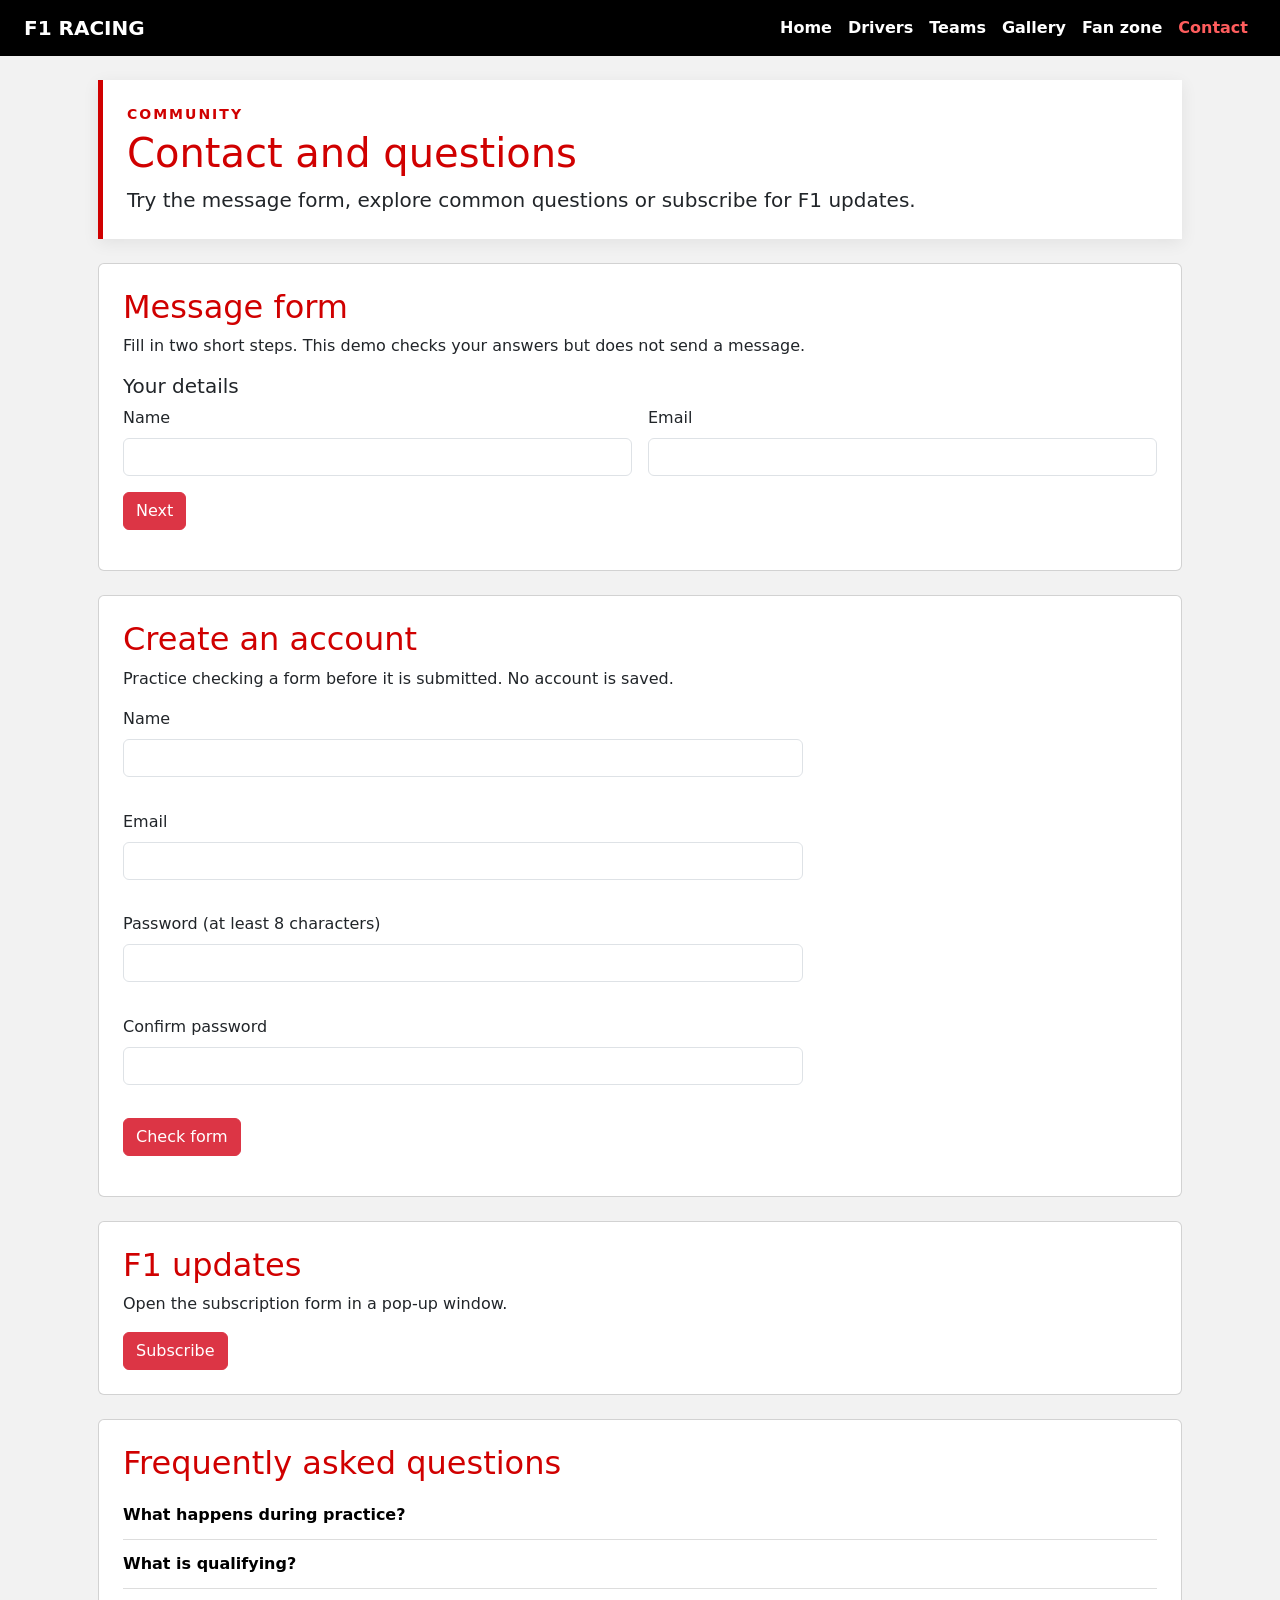
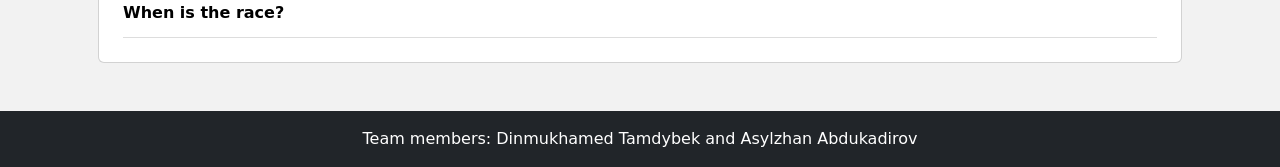
==== contact.html @ 069883fa "Organize F1 site and add interactive fan features" ====
<!DOCTYPE html>
<html lang="en">
<head>
  <meta charset="UTF-8">
  <link rel="icon" href="data:,">
  <meta name="viewport" content="width=device-width, initial-scale=1.0">
  <title>Contact | F1 Racing</title>
  <link href="https://cdn.jsdelivr.net/npm/bootstrap@5.3.8/dist/css/bootstrap.min.css" rel="stylesheet" integrity="sha384-sRIl4kxILFvY47J16cr9ZwB07vP4J8+LH7qKQnuqkuIAvNWLzeN8tE5YBujZqJLB" crossorigin="anonymous">
  <link rel="stylesheet" href="css/style.css">
</head>
<body>
  <header>
    <nav class="navbar navbar-expand-lg bg-black" data-bs-theme="dark" aria-label="Main navigation">
      <div class="container-fluid px-4">
        <a class="navbar-brand fw-bold" href="index.html">F1 RACING</a>
        <button class="navbar-toggler" type="button" data-bs-toggle="collapse" data-bs-target="#navbarNav" aria-controls="navbarNav" aria-expanded="false" aria-label="Toggle navigation">
          <span class="navbar-toggler-icon"></span>
        </button>
        <div class="collapse navbar-collapse" id="navbarNav">
          <ul class="navbar-nav ms-auto main-nav">
            <li class="nav-item"><a class="nav-link fw-bold" href="index.html">Home</a></li>
            <li class="nav-item"><a class="nav-link fw-bold" href="index.html#drivers">Drivers</a></li>
            <li class="nav-item"><a class="nav-link fw-bold" href="teams.html">Teams</a></li>
            <li class="nav-item"><a class="nav-link fw-bold" href="gallery.html">Gallery</a></li>
            <li class="nav-item"><a class="nav-link fw-bold" href="fan-zone.html">Fan zone</a></li>
            <li class="nav-item"><a class="nav-link fw-bold active" aria-current="page" href="contact.html">Contact</a></li>
          </ul>
        </div>
      </div>
    </nav>
  </header>

  <main class="site-main py-4 px-3 px-lg-5">
    <section class="hero p-4 mb-4">
      <p class="eyebrow mb-1">Community</p>
      <h1>Contact and questions</h1>
      <p class="lead mb-0">Try the message form, explore common questions or subscribe for F1 updates.</p>
    </section>

    <section id="contact" class="card mb-4" aria-labelledby="message-heading">
      <div class="card-body p-4">
        <h2 id="message-heading">Message form</h2>
        <p>Fill in two short steps. This demo checks your answers but does not send a message.</p>
        <form id="message-form" novalidate>
          <div class="form-step" data-step="0">
            <h3 class="h5">Your details</h3>
            <div class="row g-3 mb-3">
              <div class="col-md-6">
                <label for="contact-name" class="form-label">Name</label>
                <input id="contact-name" class="form-control" type="text" required>
              </div>
              <div class="col-md-6">
                <label for="contact-email" class="form-label">Email</label>
                <input id="contact-email" class="form-control" type="email" required>
              </div>
            </div>
            <button id="message-next" class="btn btn-danger" type="button">Next</button>
          </div>
          <div class="form-step" data-step="1" hidden>
            <h3 class="h5">Your message</h3>
            <div class="mb-3">
              <label for="contact-colour" class="form-label">Favourite team colour</label>
              <select id="contact-colour" class="form-select" required>
                <option value="">Choose one</option>
                <option value="red">Red</option>
                <option value="blue">Blue</option>
                <option value="silver">Silver</option>
              </select>
            </div>
            <div class="mb-3">
              <label for="contact-message" class="form-label">Message</label>
              <textarea id="contact-message" class="form-control" rows="4" required></textarea>
            </div>
            <button id="message-back" class="btn btn-outline-dark me-2" type="button">Back</button>
            <button class="btn btn-danger" type="submit">Finish</button>
          </div>
          <p id="message-result" class="mt-3 mb-0" aria-live="polite"></p>
        </form>
      </div>
    </section>

    <section class="card mb-4" aria-labelledby="account-heading">
          <div class="card-body p-4">
            <h2 id="account-heading">Create an account</h2>
            <p>Practice checking a form before it is submitted. No account is saved.</p>
            <form id="signup-form" class="form-narrow" novalidate>
              <div class="mb-3">
                <label for="signup-name" class="form-label">Name</label>
                <input id="signup-name" class="form-control" type="text" autocomplete="name">
                <small id="name-error" class="form-error"></small>
              </div>
              <div class="mb-3">
                <label for="signup-email" class="form-label">Email</label>
                <input id="signup-email" class="form-control" type="email" autocomplete="email">
                <small id="email-error" class="form-error"></small>
              </div>
              <div class="mb-3">
                <label for="signup-password" class="form-label">Password (at least 8 characters)</label>
                <input id="signup-password" class="form-control" type="password" autocomplete="new-password">
                <small id="password-error" class="form-error"></small>
              </div>
              <div class="mb-3">
                <label for="signup-confirm" class="form-label">Confirm password</label>
                <input id="signup-confirm" class="form-control" type="password" autocomplete="new-password">
                <small id="confirm-error" class="form-error"></small>
              </div>
              <button class="btn btn-danger" type="submit">Check form</button>
              <p id="signup-result" class="mt-3 mb-0" aria-live="polite"></p>
            </form>
          </div>
    </section>

    <section class="card mb-4" aria-labelledby="subscribe-heading">
          <div class="card-body p-4">
            <h2 id="subscribe-heading">F1 updates</h2>
            <p>Open the subscription form in a pop-up window.</p>
            <button id="subscribe-button" class="btn btn-danger" type="button">Subscribe</button>
          </div>
    </section>

    <section id="faq" class="card mb-4" aria-labelledby="faq-heading">
      <div class="card-body p-4">
        <h2 id="faq-heading">Frequently asked questions</h2>
        <div class="faq-item">
          <button class="faq-question" type="button" aria-expanded="false">What happens during practice?</button>
          <div class="faq-answer" hidden><p>Drivers learn the track and teams test their cars.</p></div>
        </div>
        <div class="faq-item">
          <button class="faq-question" type="button" aria-expanded="false">What is qualifying?</button>
          <div class="faq-answer" hidden><p>Drivers set lap times to decide the starting order.</p></div>
        </div>
        <div class="faq-item">
          <button class="faq-question" type="button" aria-expanded="false">When is the race?</button>
          <div class="faq-answer" hidden><p>The main race is usually on Sunday.</p></div>
        </div>
      </div>
    </section>
  </main>

  <div id="subscribe-popup" class="popup-overlay" hidden>
    <div class="popup-box" role="dialog" aria-modal="true" aria-labelledby="popup-title">
      <button id="close-popup" class="popup-close" type="button" aria-label="Close">&times;</button>
      <h2 id="popup-title" class="h4">Subscribe to F1 updates</h2>
      <form id="subscribe-form">
        <label for="subscribe-email" class="form-label">Email</label>
        <input id="subscribe-email" class="form-control mb-3" type="email" required autocomplete="email">
        <button class="btn btn-danger" type="submit">Subscribe</button>
      </form>
      <p id="subscribe-result" class="mt-3 mb-0" aria-live="polite"></p>
    </div>
  </div>

  <footer class="bg-dark text-white text-center py-3">
    <p class="mb-0">Team members: Dinmukhamed Tamdybek and Asylzhan Abdukadirov</p>
  </footer>
  <script src="https://cdn.jsdelivr.net/npm/bootstrap@5.3.8/dist/js/bootstrap.bundle.min.js" integrity="sha384-FKyoEForCGlyvwx9Hj09JcYn3nv7wiPVlz7YYwJrWVcXK/BmnVDxM+D2scQbITxI" crossorigin="anonymous"></script>
  <script src="js/main.js"></script>
  <script src="js/contact.js"></script>
</body>
</html>
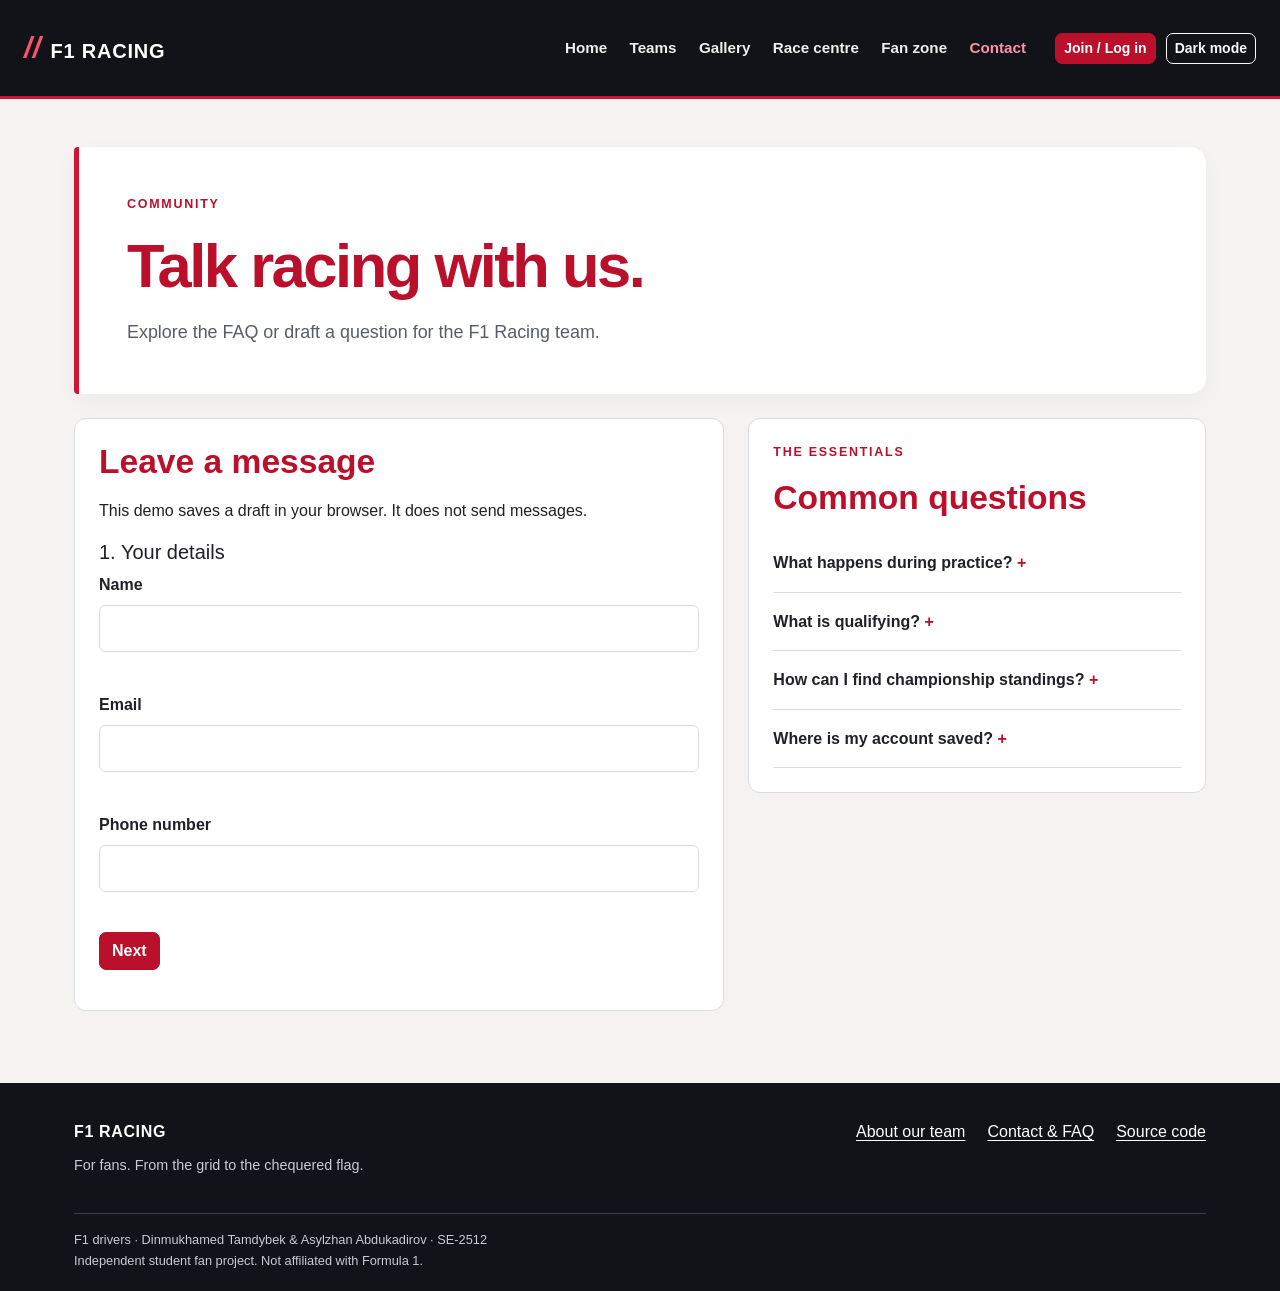
==== commit 2fc273bf: "Complete F1 final project with accounts themes validation and race API" ====
--- a/contact.html
+++ b/contact.html
@@ -1,160 +1,282 @@
 <!DOCTYPE html>
 <html lang="en">
-<head>
-  <meta charset="UTF-8">
-  <link rel="icon" href="data:,">
-  <meta name="viewport" content="width=device-width, initial-scale=1.0">
-  <title>Contact | F1 Racing</title>
-  <link href="https://cdn.jsdelivr.net/npm/bootstrap@5.3.8/dist/css/bootstrap.min.css" rel="stylesheet" integrity="sha384-sRIl4kxILFvY47J16cr9ZwB07vP4J8+LH7qKQnuqkuIAvNWLzeN8tE5YBujZqJLB" crossorigin="anonymous">
-  <link rel="stylesheet" href="css/style.css">
-</head>
-<body>
-  <header>
-    <nav class="navbar navbar-expand-lg bg-black" data-bs-theme="dark" aria-label="Main navigation">
-      <div class="container-fluid px-4">
-        <a class="navbar-brand fw-bold" href="index.html">F1 RACING</a>
-        <button class="navbar-toggler" type="button" data-bs-toggle="collapse" data-bs-target="#navbarNav" aria-controls="navbarNav" aria-expanded="false" aria-label="Toggle navigation">
-          <span class="navbar-toggler-icon"></span>
-        </button>
-        <div class="collapse navbar-collapse" id="navbarNav">
-          <ul class="navbar-nav ms-auto main-nav">
-            <li class="nav-item"><a class="nav-link fw-bold" href="index.html">Home</a></li>
-            <li class="nav-item"><a class="nav-link fw-bold" href="index.html#drivers">Drivers</a></li>
-            <li class="nav-item"><a class="nav-link fw-bold" href="teams.html">Teams</a></li>
-            <li class="nav-item"><a class="nav-link fw-bold" href="gallery.html">Gallery</a></li>
-            <li class="nav-item"><a class="nav-link fw-bold" href="fan-zone.html">Fan zone</a></li>
-            <li class="nav-item"><a class="nav-link fw-bold active" aria-current="page" href="contact.html">Contact</a></li>
-          </ul>
+ <head>
+  <meta charset="utf-8"/>
+  <meta content="width=device-width, initial-scale=1" name="viewport"/>
+  <meta content="F1 Racing: a fan guide to drivers, teams, race weekends and championship standings." name="description"/>
+  <title>
+   Contact | F1 Racing
+  </title>
+  <link href="images/favicon.svg" rel="icon" type="image/svg+xml"/>
+  <script src="js/theme.js">
+  </script>
+  <link href="vendor/bootstrap.min.css" rel="stylesheet"/>
+  <link href="css/paddock.css" rel="stylesheet"/>
+  <link href="css/style.css" rel="stylesheet"/>
+ </head>
+ <body>
+  <a class="skip-link" href="#main-content">
+   Skip to content
+  </a>
+  <div aria-hidden="true" id="scroll-progress">
+  </div>
+  <header class="site-header">
+   <nav aria-label="Main navigation" class="navbar navbar-expand-xl" data-bs-theme="dark">
+    <div class="container-fluid nav-container">
+     <a class="navbar-brand" href="index.html">
+      <span aria-hidden="true" class="brand-mark">
+       //
+      </span>
+      F1 RACING
+     </a>
+     <button aria-controls="navbarNav" aria-expanded="false" aria-label="Toggle navigation" class="navbar-toggler" data-bs-target="#navbarNav" data-bs-toggle="collapse" type="button">
+      <span class="navbar-toggler-icon">
+      </span>
+     </button>
+     <div class="collapse navbar-collapse" id="navbarNav">
+      <ul class="navbar-nav main-nav ms-auto">
+       <li class="nav-item">
+        <a class="nav-link" href="index.html">
+         Home
+        </a>
+       </li>
+       <li class="nav-item">
+        <a class="nav-link" href="teams.html">
+         Teams
+        </a>
+       </li>
+       <li class="nav-item">
+        <a class="nav-link" href="gallery.html">
+         Gallery
+        </a>
+       </li>
+       <li class="nav-item">
+        <a class="nav-link" href="race-centre.html">
+         Race centre
+        </a>
+       </li>
+       <li class="nav-item">
+        <a class="nav-link" href="fan-zone.html">
+         Fan zone
+        </a>
+       </li>
+       <li class="nav-item">
+        <a aria-current="page" class="nav-link active" href="contact.html">
+         Contact
+        </a>
+       </li>
+      </ul>
+      <div class="nav-actions">
+       <a class="btn btn-danger btn-sm" href="account.html" id="account-link">
+        Join / Log in
+       </a>
+       <button aria-pressed="false" class="btn btn-outline-light btn-sm" id="theme-toggle" type="button">
+        Dark mode
+       </button>
+      </div>
+     </div>
+    </div>
+   </nav>
+  </header>
+  <p class="alert alert-warning m-3" hidden="" id="storage-message" role="status">
+   Browser storage is unavailable. Your choices cannot be saved until storage is allowed.
+  </p>
+  <main class="site-main py-4 py-lg-5 px-3 px-lg-4" id="main-content">
+   <section class="hero p-4 p-lg-5 mb-4">
+    <p class="eyebrow">
+     Community
+    </p>
+    <h1>
+     Talk racing with us.
+    </h1>
+    <p class="lead mb-0">
+     Explore the FAQ or draft a question for the F1 Racing team.
+    </p>
+   </section>
+   <div class="row g-4">
+    <div class="col-lg-7">
+     <section class="card">
+      <div class="card-body p-4">
+       <h2>
+        Leave a message
+       </h2>
+       <p>
+        This demo saves a draft in your browser. It does not send messages.
+       </p>
+       <form id="message-form" novalidate="">
+        <div class="form-step">
+         <h3 class="h5">
+          1. Your details
+         </h3>
+         <div class="mb-3">
+          <label class="form-label" for="contact-name">
+           Name
+          </label>
+          <input aria-describedby="contact-name-error" autocomplete="name" class="form-control" data-rule="name" id="contact-name" name="contact-name" type="text"/>
+          <small aria-live="polite" class="form-error" id="contact-name-error">
+          </small>
+         </div>
+         <div class="mb-3">
+          <label class="form-label" for="contact-email">
+           Email
+          </label>
+          <input aria-describedby="contact-email-error" autocomplete="email" class="form-control" data-rule="email" id="contact-email" inputmode="email" name="contact-email" type="text"/>
+          <small aria-live="polite" class="form-error" id="contact-email-error">
+          </small>
+         </div>
+         <div class="mb-3">
+          <label class="form-label" for="contact-phone">
+           Phone number
+          </label>
+          <input aria-describedby="contact-phone-error" autocomplete="tel" class="form-control" data-rule="phone" id="contact-phone" inputmode="tel" name="contact-phone" type="tel"/>
+          <small aria-live="polite" class="form-error" id="contact-phone-error">
+          </small>
+         </div>
+         <button class="btn btn-danger" id="message-next" type="button">
+          Next
+         </button>
         </div>
+        <div class="form-step" hidden="">
+         <h3 class="h5">
+          2. Your question
+         </h3>
+         <div class="mb-3">
+          <label class="form-label" for="contact-topic">
+           Topic
+          </label>
+          <select aria-describedby="contact-topic-error" class="form-select" data-rule="required" id="contact-topic">
+           <option value="">
+            Choose one
+           </option>
+           <option>
+            Drivers
+           </option>
+           <option>
+            Teams
+           </option>
+           <option>
+            Race weekends
+           </option>
+           <option>
+            Website feedback
+           </option>
+          </select>
+          <small aria-live="polite" class="form-error" id="contact-topic-error">
+          </small>
+         </div>
+         <div class="mb-3">
+          <label class="form-label" for="contact-message">
+           Message
+          </label>
+          <textarea aria-describedby="contact-message-error" class="form-control" data-rule="message" id="contact-message" rows="5"></textarea>
+          <small aria-live="polite" class="form-error" id="contact-message-error">
+          </small>
+         </div>
+         <button class="btn btn-outline-dark me-2" id="message-back" type="button">
+          Back
+         </button>
+         <button class="btn btn-danger" type="submit">
+          <span aria-hidden="true" class="spinner-border spinner-border-sm">
+          </span>
+          <span class="submit-label">
+           Save message
+          </span>
+         </button>
+        </div>
+        <p class="mt-3 mb-0" id="message-result" role="status">
+        </p>
+       </form>
       </div>
-    </nav>
-  </header>
-
-  <main class="site-main py-4 px-3 px-lg-5">
-    <section class="hero p-4 mb-4">
-      <p class="eyebrow mb-1">Community</p>
-      <h1>Contact and questions</h1>
-      <p class="lead mb-0">Try the message form, explore common questions or subscribe for F1 updates.</p>
-    </section>
-
-    <section id="contact" class="card mb-4" aria-labelledby="message-heading">
+     </section>
+    </div>
+    <div class="col-lg-5">
+     <section class="card">
       <div class="card-body p-4">
-        <h2 id="message-heading">Message form</h2>
-        <p>Fill in two short steps. This demo checks your answers but does not send a message.</p>
-        <form id="message-form" novalidate>
-          <div class="form-step" data-step="0">
-            <h3 class="h5">Your details</h3>
-            <div class="row g-3 mb-3">
-              <div class="col-md-6">
-                <label for="contact-name" class="form-label">Name</label>
-                <input id="contact-name" class="form-control" type="text" required>
-              </div>
-              <div class="col-md-6">
-                <label for="contact-email" class="form-label">Email</label>
-                <input id="contact-email" class="form-control" type="email" required>
-              </div>
-            </div>
-            <button id="message-next" class="btn btn-danger" type="button">Next</button>
-          </div>
-          <div class="form-step" data-step="1" hidden>
-            <h3 class="h5">Your message</h3>
-            <div class="mb-3">
-              <label for="contact-colour" class="form-label">Favourite team colour</label>
-              <select id="contact-colour" class="form-select" required>
-                <option value="">Choose one</option>
-                <option value="red">Red</option>
-                <option value="blue">Blue</option>
-                <option value="silver">Silver</option>
-              </select>
-            </div>
-            <div class="mb-3">
-              <label for="contact-message" class="form-label">Message</label>
-              <textarea id="contact-message" class="form-control" rows="4" required></textarea>
-            </div>
-            <button id="message-back" class="btn btn-outline-dark me-2" type="button">Back</button>
-            <button class="btn btn-danger" type="submit">Finish</button>
-          </div>
-          <p id="message-result" class="mt-3 mb-0" aria-live="polite"></p>
-        </form>
+       <p class="eyebrow">
+        The essentials
+       </p>
+       <h2 id="faq">
+        Common questions
+       </h2>
+       <button aria-expanded="false" class="faq-question" type="button">
+        What happens during practice?
+       </button>
+       <div class="faq-answer" hidden="">
+        <p>
+         Drivers learn the track and teams test their cars.
+        </p>
+       </div>
+       <button aria-expanded="false" class="faq-question" type="button">
+        What is qualifying?
+       </button>
+       <div class="faq-answer" hidden="">
+        <p>
+         Drivers set lap times to decide the starting order.
+        </p>
+       </div>
+       <button aria-expanded="false" class="faq-question" type="button">
+        How can I find championship standings?
+       </button>
+       <div class="faq-answer" hidden="">
+        <p>
+         Open Race centre and choose an archived season to load its championship table.
+        </p>
+       </div>
+       <button aria-expanded="false" class="faq-question" type="button">
+        Where is my account saved?
+       </button>
+       <div class="faq-answer" hidden="">
+        <p>
+         This demonstration stores your profile in this browser. It is not a real online membership.
+        </p>
+       </div>
       </div>
-    </section>
-
-    <section class="card mb-4" aria-labelledby="account-heading">
-          <div class="card-body p-4">
-            <h2 id="account-heading">Create an account</h2>
-            <p>Practice checking a form before it is submitted. No account is saved.</p>
-            <form id="signup-form" class="form-narrow" novalidate>
-              <div class="mb-3">
-                <label for="signup-name" class="form-label">Name</label>
-                <input id="signup-name" class="form-control" type="text" autocomplete="name">
-                <small id="name-error" class="form-error"></small>
-              </div>
-              <div class="mb-3">
-                <label for="signup-email" class="form-label">Email</label>
-                <input id="signup-email" class="form-control" type="email" autocomplete="email">
-                <small id="email-error" class="form-error"></small>
-              </div>
-              <div class="mb-3">
-                <label for="signup-password" class="form-label">Password (at least 8 characters)</label>
-                <input id="signup-password" class="form-control" type="password" autocomplete="new-password">
-                <small id="password-error" class="form-error"></small>
-              </div>
-              <div class="mb-3">
-                <label for="signup-confirm" class="form-label">Confirm password</label>
-                <input id="signup-confirm" class="form-control" type="password" autocomplete="new-password">
-                <small id="confirm-error" class="form-error"></small>
-              </div>
-              <button class="btn btn-danger" type="submit">Check form</button>
-              <p id="signup-result" class="mt-3 mb-0" aria-live="polite"></p>
-            </form>
-          </div>
-    </section>
-
-    <section class="card mb-4" aria-labelledby="subscribe-heading">
-          <div class="card-body p-4">
-            <h2 id="subscribe-heading">F1 updates</h2>
-            <p>Open the subscription form in a pop-up window.</p>
-            <button id="subscribe-button" class="btn btn-danger" type="button">Subscribe</button>
-          </div>
-    </section>
-
-    <section id="faq" class="card mb-4" aria-labelledby="faq-heading">
-      <div class="card-body p-4">
-        <h2 id="faq-heading">Frequently asked questions</h2>
-        <div class="faq-item">
-          <button class="faq-question" type="button" aria-expanded="false">What happens during practice?</button>
-          <div class="faq-answer" hidden><p>Drivers learn the track and teams test their cars.</p></div>
-        </div>
-        <div class="faq-item">
-          <button class="faq-question" type="button" aria-expanded="false">What is qualifying?</button>
-          <div class="faq-answer" hidden><p>Drivers set lap times to decide the starting order.</p></div>
-        </div>
-        <div class="faq-item">
-          <button class="faq-question" type="button" aria-expanded="false">When is the race?</button>
-          <div class="faq-answer" hidden><p>The main race is usually on Sunday.</p></div>
-        </div>
-      </div>
-    </section>
+     </section>
+    </div>
+   </div>
+   <div id="race-toast" role="status">
+    Your message draft has been saved.
+   </div>
   </main>
-
-  <div id="subscribe-popup" class="popup-overlay" hidden>
-    <div class="popup-box" role="dialog" aria-modal="true" aria-labelledby="popup-title">
-      <button id="close-popup" class="popup-close" type="button" aria-label="Close">&times;</button>
-      <h2 id="popup-title" class="h4">Subscribe to F1 updates</h2>
-      <form id="subscribe-form">
-        <label for="subscribe-email" class="form-label">Email</label>
-        <input id="subscribe-email" class="form-control mb-3" type="email" required autocomplete="email">
-        <button class="btn btn-danger" type="submit">Subscribe</button>
-      </form>
-      <p id="subscribe-result" class="mt-3 mb-0" aria-live="polite"></p>
-    </div>
-  </div>
-
-  <footer class="bg-dark text-white text-center py-3">
-    <p class="mb-0">Team members: Dinmukhamed Tamdybek and Asylzhan Abdukadirov</p>
+  <footer class="site-footer">
+   <div class="footer-inner">
+    <div>
+     <a class="footer-brand" href="index.html">
+      F1 RACING
+     </a>
+     <p>
+      For fans. From the grid to the chequered flag.
+     </p>
+    </div>
+    <div class="footer-links">
+     <a href="about.html">
+      About our team
+     </a>
+     <a href="contact.html">
+      Contact &amp; FAQ
+     </a>
+     <a href="https://github.com/Gdlllm/Assignment3WEB">
+      Source code
+     </a>
+    </div>
+   </div>
+   <p class="team-credit">
+    F1 drivers · Dinmukhamed Tamdybek &amp; Asylzhan Abdukadirov · SE-2512
+    <br/>
+    Independent student fan project. Not affiliated with Formula 1.
+   </p>
   </footer>
-  <script src="https://cdn.jsdelivr.net/npm/bootstrap@5.3.8/dist/js/bootstrap.bundle.min.js" integrity="sha384-FKyoEForCGlyvwx9Hj09JcYn3nv7wiPVlz7YYwJrWVcXK/BmnVDxM+D2scQbITxI" crossorigin="anonymous"></script>
-  <script src="js/main.js"></script>
-  <script src="js/contact.js"></script>
-</body>
+  <script src="vendor/jquery-4.0.0.min.js">
+  </script>
+  <script src="vendor/bootstrap.bundle.min.js">
+  </script>
+  <script src="js/main.js">
+  </script>
+  <script src="js/script.js">
+  </script>
+  <script src="js/validation.js">
+  </script>
+  <script src="js/contact.js">
+  </script>
+ </body>
 </html>
--- a/css/paddock.css
+++ b/css/paddock.css
@@ -0,0 +1,44 @@
+#scroll-progress {
+  position: fixed;
+  inset: 0 0 auto;
+  height: 5px;
+  z-index: 1100;
+  pointer-events: none;
+  background: linear-gradient(90deg, #ed0531, #ff792f, #ffc933);
+  transform: scaleX(0);
+  transform-origin: left;
+}
+.driver-search { max-width: 36rem; position: relative; }
+#driver-suggestions:not(:empty) { display: block; top: 100%; }
+.driver-grid { display: grid; gap: 1rem; }
+@media (min-width: 768px) {
+  .driver-grid { grid-template-columns: repeat(3, 1fr); }
+}
+.driver-card mark { background: #ffe096; padding: 0; }
+.race-stats, .copy-panel {
+  display: flex;
+  align-items: center;
+  flex-wrap: wrap;
+  gap: 1rem 2rem;
+  padding: 1rem 1.25rem;
+}
+.race-stats { background: #191d24; color: white; border-left: 5px solid #dc3545; }
+.race-stats strong { display: block; font: bold 2rem/1.2 system-ui; font-variant-numeric: tabular-nums; }
+.race-stats span { font-size: .9rem; color: #dde0e6; }
+.copy-panel { background: white; border: 1px solid #d3d7de; position: relative; }
+#copy-tip:not(:empty), #race-toast {
+  background: #191d24;
+  color: white;
+  padding: .5rem .85rem;
+  border-radius: .35rem;
+}
+#race-toast {
+  display: none;
+  position: fixed;
+  bottom: 1.25rem;
+  right: 1.25rem;
+  z-index: 1050;
+  border-left: 4px solid #ff9240;
+}
+img[data-src]:not([src]) { background-color: #e2e4e7; color: transparent; }
+#message-form:not([aria-busy="true"]) .spinner-border { display: none; }
--- a/css/style.css
+++ b/css/style.css
@@ -0,0 +1,93 @@
+/* Shared colours keep every page consistent in both modes. */
+:root { --page:#f4f3f1; --panel:#fff; --ink:#202128; --muted:#575c67; --line:#d9dce1; --accent:#ba102b; --soft:#eeece9; }
+[data-bs-theme="dark"] { --page:#14161b; --panel:#20232b; --ink:#f0f1f4; --muted:#b8bfcd; --line:#444a57; --accent:#ff8798; --soft:#2b303a; }
+body { background:var(--page); color:var(--ink); font-family:Arial,Helvetica,sans-serif; line-height:1.6; transition:background-color .2s,color .2s; }
+[hidden] { display:none !important; }
+a { color:var(--accent); text-underline-offset:3px; }
+a:hover { color:var(--ink); }
+img { max-width:100%; }
+h1,h2,h3 { color:var(--accent); font-weight:750; line-height:1.15; }
+h1 { font-size:clamp(2.2rem,4.8vw,4rem); letter-spacing:-.04em; margin-bottom:1rem; }
+h2 { font-size:clamp(1.55rem,3vw,2.1rem); margin-bottom:1rem; }
+h3 { font-size:1.35rem; }
+.site-main { max-width:1180px; margin:auto; min-height:65vh; }
+.site-main > section { margin-bottom:2rem; }
+.site-header { background:#111318; border-bottom:3px solid #cf1435; }
+.nav-container { max-width:1380px; padding:12px 24px; }
+.navbar-brand,.footer-brand { font-weight:800; letter-spacing:.04em; text-decoration:none; color:#fff; }
+.brand-mark { color:#ff526e; font-size:1.8rem; font-style:italic; }
+.navbar .nav-link { color:#eee; padding:.6rem .7rem !important; font-size:.95rem; font-weight:600; }
+.navbar .nav-link:hover,.navbar .nav-link.active { color:#ff92a4; }
+.nav-actions { display:flex; gap:10px; margin-left:18px; flex-wrap:wrap; }
+.navbar .btn { white-space:nowrap; }
+.skip-link { position:absolute; left:12px; top:-100px; z-index:3000; padding:12px; background:var(--panel); }
+.skip-link:focus { top:8px; }
+:focus-visible { outline:3px solid var(--accent); outline-offset:3px; }
+.hero { background:var(--panel); border-left:5px solid #cf1435; border-radius:4px 16px 16px 4px; box-shadow:0 8px 26px #00000008; }
+.hero img { width:100%; height:330px; object-fit:cover; object-position:center 20%; }
+.eyebrow { color:var(--accent); font-size:.78rem; font-weight:750; letter-spacing:.14em; text-transform:uppercase; }
+.lead { font-size:1.12rem; color:var(--muted); max-width:65ch; }
+.card,.team-card { background:var(--panel); color:var(--ink); border:1px solid var(--line); border-radius:12px; overflow:hidden; }
+.card-body { padding:1.4rem; }
+.card-img-top { height:240px; object-fit:cover; object-position:center 20%; }
+.card-title { color:var(--ink); font-weight:700; }
+.driver-card { transition:transform .2s,box-shadow .2s; }
+.driver-card:hover { transform:translateY(-4px); box-shadow:0 12px 22px #0002; }
+.btn { border-radius:7px; font-weight:650; transition:background .18s,transform .18s,box-shadow .18s; }
+.btn:hover { transform:translateY(-2px); box-shadow:0 4px 10px #0002; }
+.btn-danger { --bs-btn-bg:#ba102b; --bs-btn-border-color:#ba102b; --bs-btn-hover-bg:#960d23; --bs-btn-hover-border-color:#960d23; --bs-btn-active-bg:#960d23; }
+.btn-outline-danger { --bs-btn-color:var(--accent); --bs-btn-border-color:var(--accent); --bs-btn-hover-bg:#ba102b; --bs-btn-hover-border-color:#ba102b; --bs-btn-active-bg:#ba102b; }
+.btn-outline-dark { --bs-btn-color:var(--ink); --bs-btn-border-color:var(--muted); --bs-btn-hover-bg:var(--ink); --bs-btn-hover-color:var(--panel); --bs-btn-active-bg:var(--ink); --bs-btn-active-color:var(--panel); }
+.weekend-box { background:var(--panel); border-left:4px solid #cf1435; border-radius:5px; }
+.fact { background:var(--soft); border-radius:5px; }
+.fact strong { display:block; color:var(--accent); }
+.photo { height:220px; object-fit:cover; object-position:center 20%; }
+.featured-photo { display:block; width:100%; height:420px; object-fit:contain; background:#111; }
+.gallery-thumbs { display:grid; grid-template-columns:repeat(4,1fr); gap:10px; }
+.gallery-thumb { padding:3px; border:3px solid transparent; border-radius:6px; background:var(--panel); }
+.gallery-thumb.selected,.gallery-thumb:focus-visible { border-color:var(--accent); }
+.gallery-thumb img { width:100%; height:95px; object-fit:cover; }
+.team-cards { display:grid; grid-template-columns:repeat(3,1fr); gap:24px; }
+.team-card img { width:100%; height:240px; object-fit:cover; object-position:center 20%; }
+.team-card-body { padding:24px; }
+.team-link { font-weight:700; }
+.race-lights { display:flex; flex-wrap:wrap; gap:12px; }
+.race-lights span { width:44px; height:44px; border-radius:50%; background:#4a1414; box-shadow:inset 0 0 8px #111; border:1px solid #a45454; }
+.race-lights.running span { animation:light-up .8s ease-in-out; }
+.race-lights.running span:nth-child(2) { animation-delay:.1s; }
+.race-lights.running span:nth-child(3) { animation-delay:.2s; }
+.race-lights.running span:nth-child(4) { animation-delay:.3s; }
+.race-lights.running span:nth-child(5) { animation-delay:.4s; }
+@keyframes light-up { 0%,100% { background:#4a1414; transform:scale(1); } 50% { background:#ff2020; transform:scale(1.1); } }
+.rating-star { border:0; background:transparent; color:var(--muted); font-size:40px; line-height:1; }
+.rating-star.selected { color:var(--accent); }
+.form-label { font-weight:600; }
+.form-control,.form-select { background-color:var(--panel); color:var(--ink); border-color:var(--line); padding:.65rem .8rem; }
+.form-control:focus,.form-select:focus { background:var(--panel); color:var(--ink); border-color:var(--accent); box-shadow:0 0 0 .2rem #bd103022; }
+.form-error { display:block; min-height:1.4em; color:var(--accent); font-size:.88rem; margin-top:4px; }
+[aria-invalid="true"] { border-color:var(--accent); }
+.notice { border-left:4px solid var(--accent); padding:12px 18px; background:var(--panel); }
+.faq-question { width:100%; padding:16px 0; border:0; border-bottom:1px solid var(--line); background:transparent; color:var(--ink); text-align:left; font-weight:650; }
+.faq-question::after { content:' +'; color:var(--accent); }
+.faq-question[aria-expanded="true"]::after { content:' -'; }
+.faq-answer p { margin:14px 0; }
+.profile-details { display:grid; grid-template-columns:180px 1fr; gap:12px; margin:24px 0; }
+.profile-details dd { margin:0; overflow-wrap:anywhere; }
+.account-photo,.about-photo { width:100%; height:340px; object-fit:cover; }
+.copy-panel { background:var(--panel); border-color:var(--line); border-radius:10px; }
+.driver-card mark { background:#ffe096; color:#242424; }
+.race-stats { border-radius:10px; }
+.dropdown-menu { max-height:260px; overflow:auto; }
+#race-toast { max-width:calc(100vw - 32px); }
+.table-responsive { border-radius:8px; }
+#standings-table .table { min-width:560px; }
+.site-footer { background:#111318; color:#c7cbd2; padding:36px 24px 20px; margin-top:24px; }
+.footer-inner { max-width:1132px; margin:auto; display:flex; justify-content:space-between; gap:24px; }
+.footer-inner p { font-size:.9rem; margin-top:10px; }
+.footer-links { display:flex; flex-wrap:wrap; gap:22px; align-items:start; }
+.site-footer a { color:#fff; }
+.site-footer a:hover { color:#ff92a4; }
+.team-credit { max-width:1132px; margin:20px auto 0; border-top:1px solid #393d46; padding-top:16px; font-size:.8rem; }
+@media (max-width:1199px) { .nav-actions { margin:12px 0 8px; } }
+@media (max-width:767px) { .team-cards { grid-template-columns:1fr; } .hero img { height:250px; } .featured-photo { height:280px; } .gallery-thumb img { height:65px; } .footer-inner { flex-direction:column; } .profile-details { grid-template-columns:1fr; gap:4px; } .profile-details dd { margin-bottom:12px; } .nav-container { padding:8px 16px; } }
+@media (prefers-reduced-motion:reduce) { *,*::before,*::after { animation:none !important; transition:none !important; scroll-behavior:auto !important; } }
